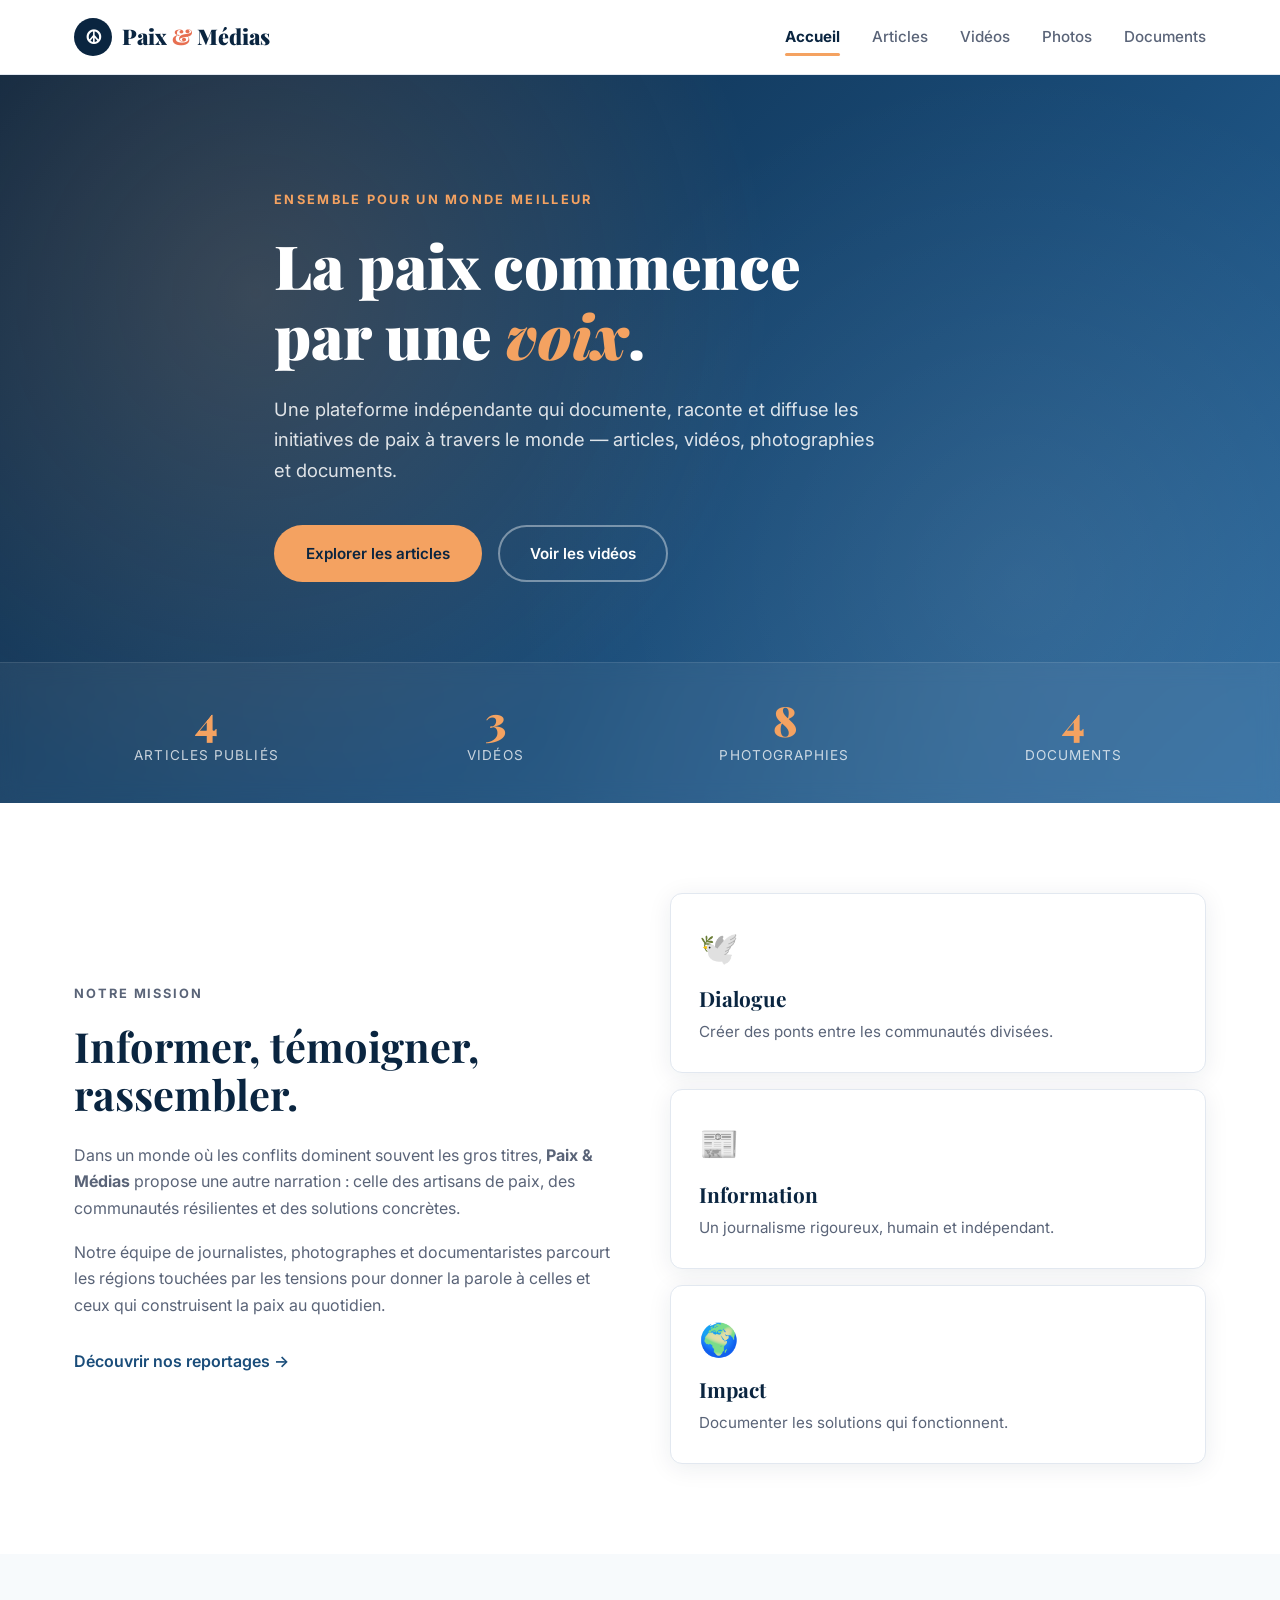
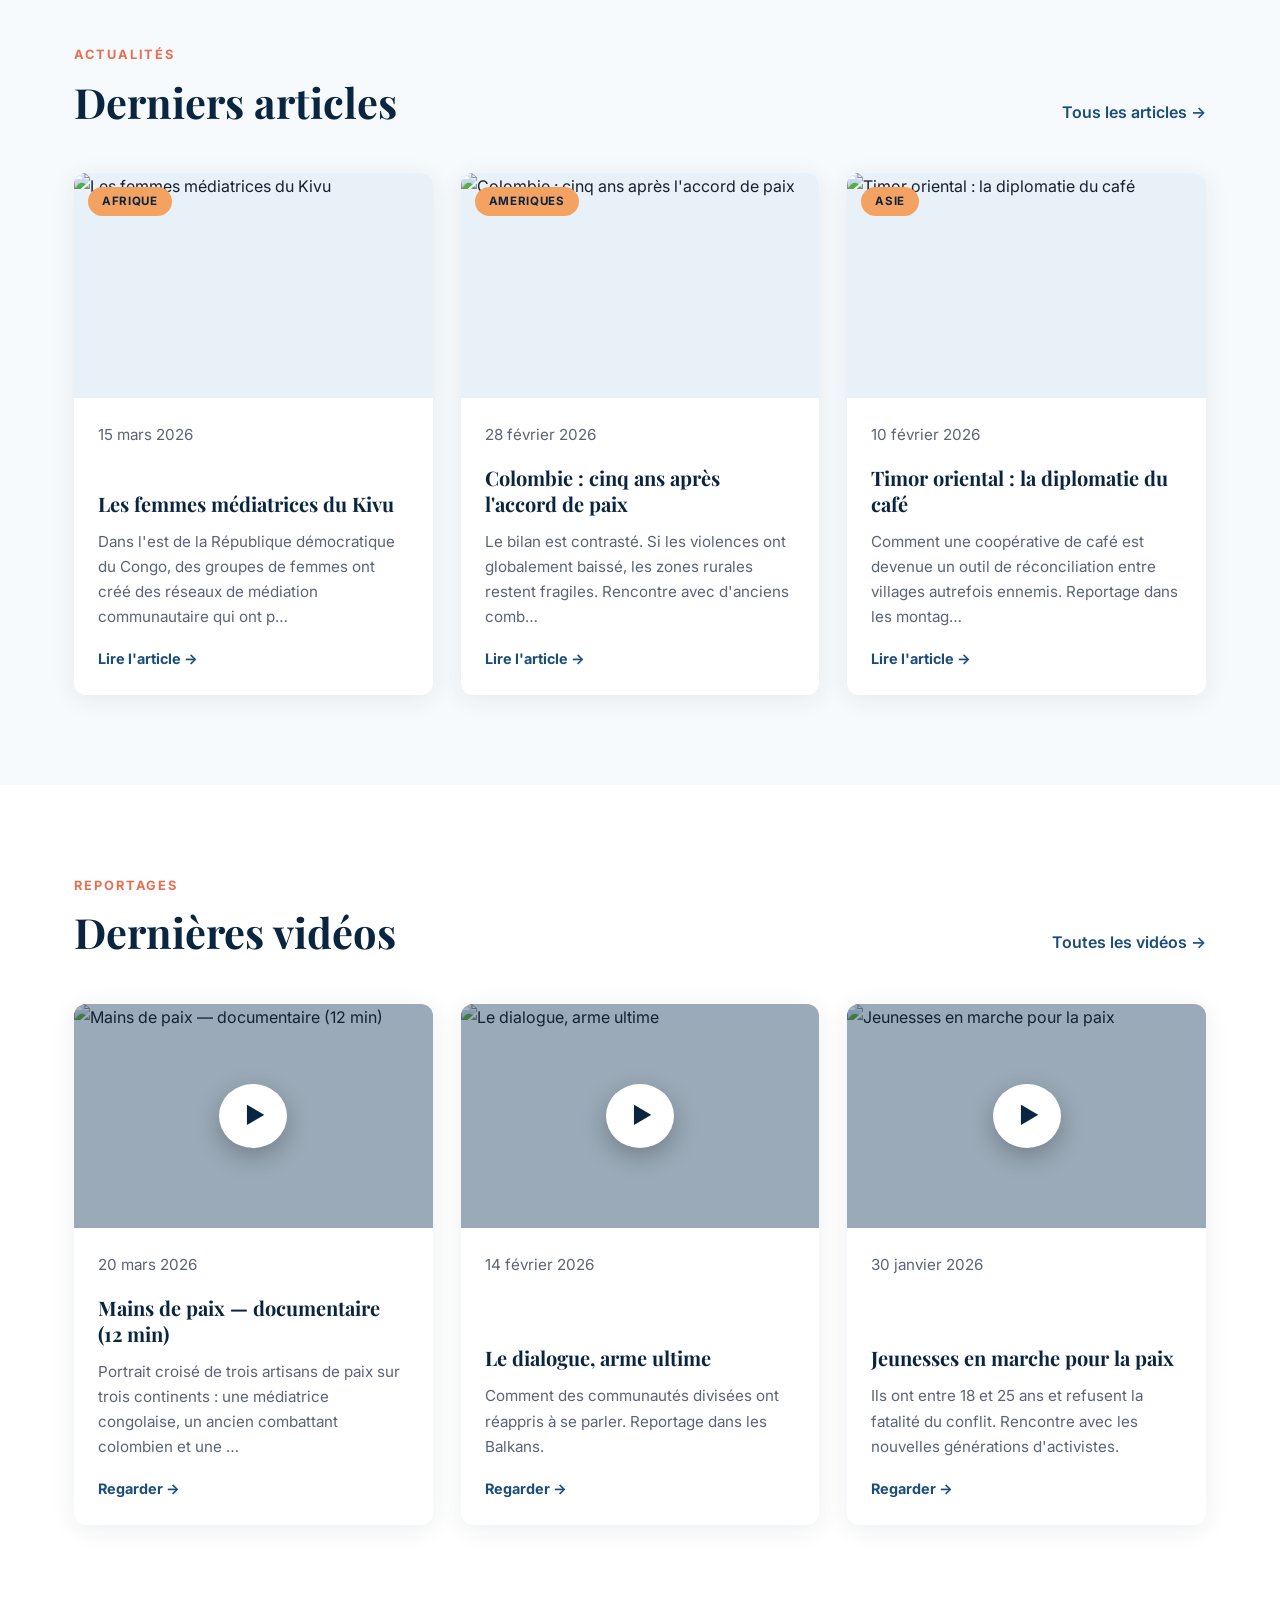
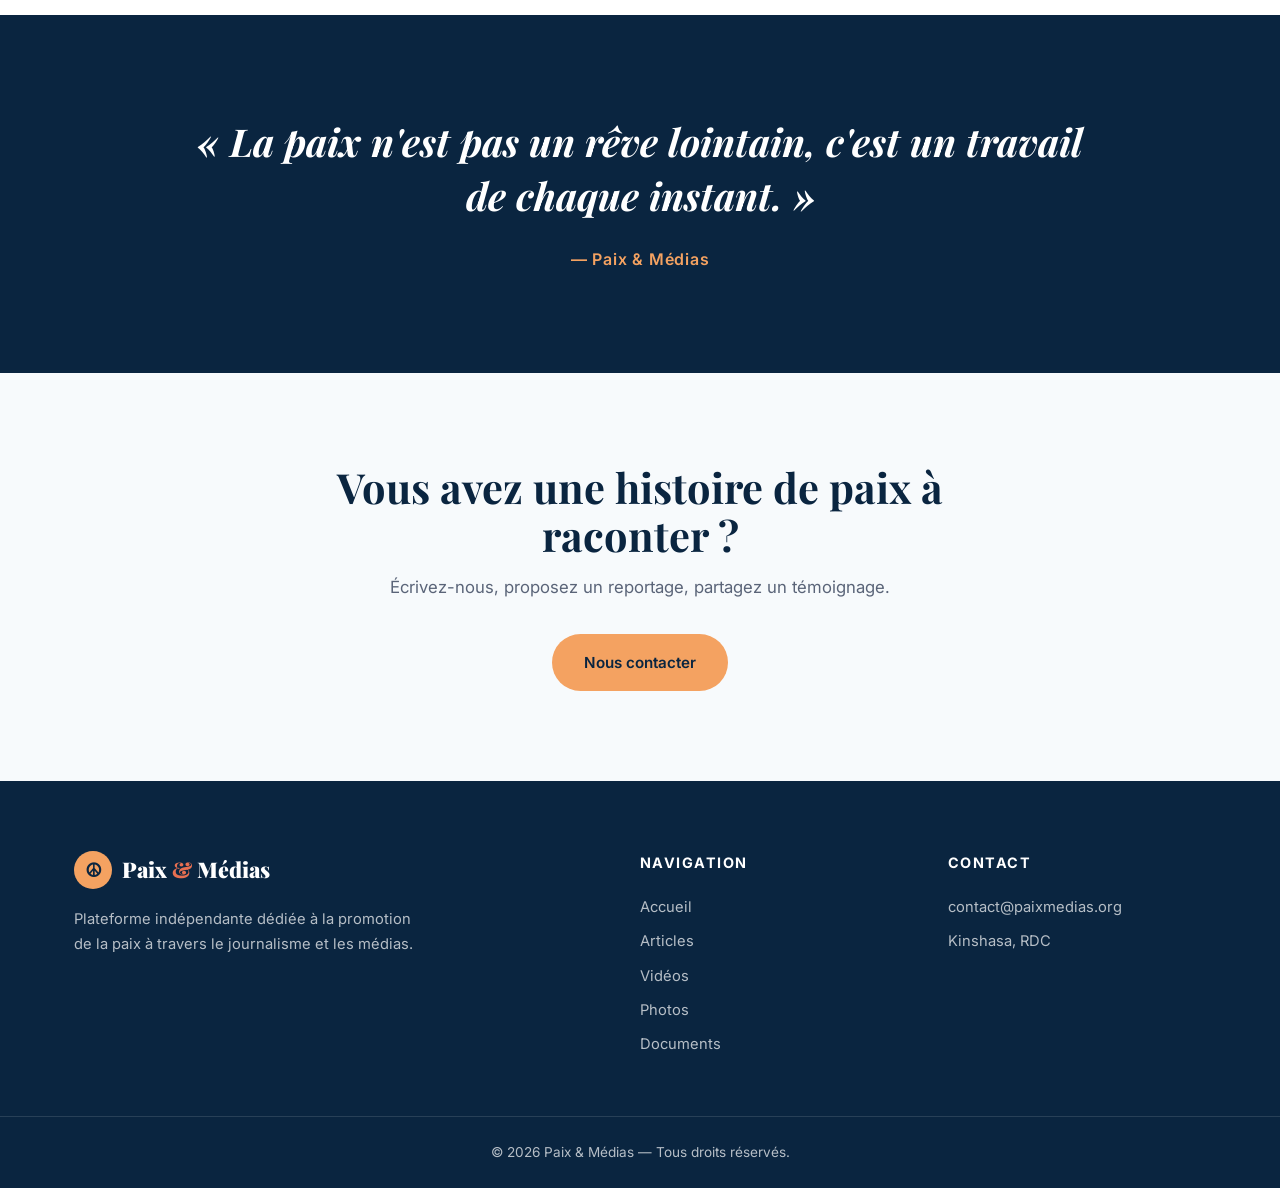
==== index.html @ f62bf5d4 "Add files via upload" ====
<!DOCTYPE html>
<html lang="fr">
<head>
  <meta charset="UTF-8">
  <meta name="viewport" content="width=device-width, initial-scale=1.0">
  <title>Paix & Médias — Ensemble pour la paix</title>
  <meta name="description" content="Plateforme dédiée à la promotion de la paix à travers les médias.">
  <link rel="preconnect" href="https://fonts.googleapis.com">
  <link rel="preconnect" href="https://fonts.gstatic.com" crossorigin>
  <link href="https://fonts.googleapis.com/css2?family=Inter:wght@300;400;600;700;800&family=Playfair+Display:wght@700;900&display=swap" rel="stylesheet">
  <link rel="stylesheet" href="css/style.css">
</head>
<body>

  <header class="site-header">
    <div class="container header-inner">
      <a href="index.html" class="logo">
        <span class="logo-icon">☮</span>
        <span class="logo-text">Paix <em>&</em> Médias</span>
      </a>
      <nav class="main-nav" id="mainNav">
        <a href="index.html" class="active">Accueil</a>
        <a href="articles.html">Articles</a>
        <a href="videos.html">Vidéos</a>
        <a href="photos.html">Photos</a>
        <a href="documents.html">Documents</a>
      </nav>
      <button class="menu-toggle" id="menuToggle" aria-label="Menu">☰</button>
    </div>
  </header>

  <!-- HERO -->
  <section class="hero">
    <div class="hero-overlay"></div>
    <div class="container hero-content">
      <p class="hero-tag">Ensemble pour un monde meilleur</p>
      <h1>La paix commence<br>par une <span>voix</span>.</h1>
      <p class="hero-sub">
        Une plateforme indépendante qui documente, raconte et diffuse
        les initiatives de paix à travers le monde — articles, vidéos,
        photographies et documents.
      </p>
      <div class="hero-actions">
        <a href="articles.html" class="btn btn-primary">Explorer les articles</a>
        <a href="videos.html" class="btn btn-ghost">Voir les vidéos</a>
      </div>
    </div>
    <div class="hero-stats">
      <div class="container stats-grid">
        <div class="stat">
          <strong id="statArticles">0</strong>
          <span>Articles publiés</span>
        </div>
        <div class="stat">
          <strong id="statVideos">0</strong>
          <span>Vidéos</span>
        </div>
        <div class="stat">
          <strong id="statPhotos">0</strong>
          <span>Photographies</span>
        </div>
        <div class="stat">
          <strong id="statDocuments">0</strong>
          <span>Documents</span>
        </div>
      </div>
    </div>
  </section>

  <!-- À PROPOS -->
  <section class="section about">
    <div class="container about-grid">
      <div class="about-text">
        <p class="eyebrow">Notre mission</p>
        <h2>Informer, témoigner,<br>rassembler.</h2>
        <p>
          Dans un monde où les conflits dominent souvent les gros titres,
          <strong>Paix & Médias</strong> propose une autre narration : celle
          des artisans de paix, des communautés résilientes et des solutions
          concrètes.
        </p>
        <p>
          Notre équipe de journalistes, photographes et documentaristes
          parcourt les régions touchées par les tensions pour donner la parole
          à celles et ceux qui construisent la paix au quotidien.
        </p>
        <a href="articles.html" class="link-arrow">Découvrir nos reportages →</a>
      </div>
      <div class="about-visual">
        <div class="about-card">
          <div class="about-card-icon">🕊️</div>
          <h3>Dialogue</h3>
          <p>Créer des ponts entre les communautés divisées.</p>
        </div>
        <div class="about-card">
          <div class="about-card-icon">📰</div>
          <h3>Information</h3>
          <p>Un journalisme rigoureux, humain et indépendant.</p>
        </div>
        <div class="about-card">
          <div class="about-card-icon">🌍</div>
          <h3>Impact</h3>
          <p>Documenter les solutions qui fonctionnent.</p>
        </div>
      </div>
    </div>
  </section>

  <!-- DERNIERS ARTICLES -->
  <section class="section section-alt">
    <div class="container">
      <div class="section-head">
        <div>
          <p class="eyebrow">Actualités</p>
          <h2>Derniers articles</h2>
        </div>
        <a href="articles.html" class="link-arrow">Tous les articles →</a>
      </div>
      <div class="card-grid" id="homeArticles">
        <p class="empty-msg">Chargement des articles…</p>
      </div>
    </div>
  </section>

  <!-- DERNIÈRES VIDÉOS -->
  <section class="section">
    <div class="container">
      <div class="section-head">
        <div>
          <p class="eyebrow">Reportages</p>
          <h2>Dernières vidéos</h2>
        </div>
        <a href="videos.html" class="link-arrow">Toutes les vidéos →</a>
      </div>
      <div class="card-grid" id="homeVideos">
        <p class="empty-msg">Chargement des vidéos…</p>
      </div>
    </div>
  </section>

  <!-- CITATION -->
  <section class="quote-section">
    <div class="container">
      <blockquote>
        « La paix n'est pas un rêve lointain, c'est un travail de chaque instant. »
      </blockquote>
      <cite>— Paix & Médias</cite>
    </div>
  </section>

  <!-- CTA -->
  <section class="section cta-section">
    <div class="container cta-inner">
      <h2>Vous avez une histoire de paix à raconter ?</h2>
      <p>Écrivez-nous, proposez un reportage, partagez un témoignage.</p>
      <a href="mailto:contact@paixmedias.org" class="btn btn-primary">Nous contacter</a>
    </div>
  </section>

  <footer class="site-footer">
    <div class="container footer-grid">
      <div>
        <a href="index.html" class="logo logo-footer">
          <span class="logo-icon">☮</span>
          <span class="logo-text">Paix <em>&</em> Médias</span>
        </a>
        <p class="footer-desc">
          Plateforme indépendante dédiée à la promotion de la paix
          à travers le journalisme et les médias.
        </p>
      </div>
      <div>
        <h4>Navigation</h4>
        <ul>
          <li><a href="index.html">Accueil</a></li>
          <li><a href="articles.html">Articles</a></li>
          <li><a href="videos.html">Vidéos</a></li>
          <li><a href="photos.html">Photos</a></li>
          <li><a href="documents.html">Documents</a></li>
        </ul>
      </div>
      <div>
        <h4>Contact</h4>
        <ul>
          <li>contact@paixmedias.org</li>
          <li>Kinshasa, RDC</li>
        </ul>
      </div>
    </div>
    <div class="footer-bottom">
      <p>© 2026 Paix & Médias — Tous droits réservés.</p>
    </div>
  </footer>

  <script src="js/script.js"></script>
</body>
</html>
---- css/style.css ----
/* ===== RESET & BASE ===== */
* { margin: 0; padding: 0; box-sizing: border-box; }

:root {
  --blue-deep: #0a2540;
  --blue-mid: #1a4d7a;
  --blue-soft: #e8f1f8;
  --accent: #f4a261;
  --accent-dark: #e76f51;
  --text: #1a1f2e;
  --text-soft: #5a6478;
  --bg: #ffffff;
  --bg-alt: #f7fafc;
  --border: #e2e8f0;
  --radius: 12px;
  --shadow: 0 4px 24px rgba(10, 37, 64, 0.08);
  --shadow-lg: 0 12px 40px rgba(10, 37, 64, 0.14);
}

html { scroll-behavior: smooth; }

body {
  font-family: 'Inter', -apple-system, sans-serif;
  color: var(--text);
  background: var(--bg);
  line-height: 1.65;
  -webkit-font-smoothing: antialiased;
}

img { max-width: 100%; display: block; }
a { color: inherit; text-decoration: none; }

.container {
  max-width: 1180px;
  margin: 0 auto;
  padding: 0 24px;
}

/* ===== TYPOGRAPHIE ===== */
h1, h2, h3 {
  font-family: 'Playfair Display', serif;
  font-weight: 700;
  line-height: 1.15;
  color: var(--blue-deep);
}

h1 { font-size: clamp(2.2rem, 5vw, 3.8rem); font-weight: 900; }
h2 { font-size: clamp(1.8rem, 3.5vw, 2.6rem); }
h3 { font-size: 1.3rem; }

.eyebrow {
  font-family: 'Inter', sans-serif;
  font-size: 0.8rem;
  font-weight: 700;
  text-transform: uppercase;
  letter-spacing: 0.15em;
  color: var(--accent-dark);
  margin-bottom: 12px;
}

/* ===== HEADER ===== */
.site-header {
  position: sticky;
  top: 0;
  z-index: 100;
  background: rgba(255, 255, 255, 0.92);
  backdrop-filter: blur(12px);
  border-bottom: 1px solid var(--border);
}

.header-inner {
  display: flex;
  align-items: center;
  justify-content: space-between;
  padding: 18px 24px;
}

.logo {
  display: flex;
  align-items: center;
  gap: 10px;
  font-family: 'Playfair Display', serif;
  font-size: 1.35rem;
  font-weight: 900;
  color: var(--blue-deep);
}

.logo-icon {
  display: inline-flex;
  align-items: center;
  justify-content: center;
  width: 38px;
  height: 38px;
  background: var(--blue-deep);
  color: #fff;
  border-radius: 50%;
  font-size: 1.2rem;
}

.logo-text em {
  color: var(--accent-dark);
  font-style: normal;
}

.main-nav {
  display: flex;
  gap: 32px;
  align-items: center;
}

.main-nav a {
  font-size: 0.95rem;
  font-weight: 500;
  color: var(--text-soft);
  position: relative;
  transition: color 0.2s;
}

.main-nav a:hover { color: var(--blue-deep); }

.main-nav a.active {
  color: var(--blue-deep);
  font-weight: 700;
}

.main-nav a.active::after {
  content: '';
  position: absolute;
  bottom: -6px;
  left: 0;
  right: 0;
  height: 3px;
  background: var(--accent);
  border-radius: 2px;
}

.menu-toggle {
  display: none;
  background: none;
  border: none;
  font-size: 1.6rem;
  cursor: pointer;
  color: var(--blue-deep);
}

/* ===== HERO ===== */
.hero {
  position: relative;
  background: linear-gradient(135deg, #0a2540 0%, #1a4d7a 60%, #2c6ba0 100%);
  color: #fff;
  padding: 110px 0 0;
  overflow: hidden;
}

.hero::before {
  content: '';
  position: absolute;
  inset: 0;
  background-image:
    radial-gradient(circle at 20% 30%, rgba(244, 162, 97, 0.18), transparent 45%),
    radial-gradient(circle at 80% 70%, rgba(255, 255, 255, 0.08), transparent 45%);
  pointer-events: none;
}

.hero-content {
  position: relative;
  max-width: 780px;
  padding-bottom: 80px;
}

.hero-tag {
  display: inline-block;
  font-size: 0.8rem;
  font-weight: 700;
  letter-spacing: 0.18em;
  text-transform: uppercase;
  color: var(--accent);
  margin-bottom: 20px;
}

.hero h1 {
  color: #fff;
  margin-bottom: 24px;
}

.hero h1 span {
  color: var(--accent);
  font-style: italic;
}

.hero-sub {
  font-size: 1.15rem;
  color: rgba(255, 255, 255, 0.85);
  max-width: 620px;
  margin-bottom: 40px;
}

.hero-actions {
  display: flex;
  gap: 16px;
  flex-wrap: wrap;
}

/* Boutons */
.btn {
  display: inline-block;
  padding: 14px 30px;
  border-radius: 50px;
  font-weight: 600;
  font-size: 0.95rem;
  transition: all 0.25s ease;
  cursor: pointer;
  border: 2px solid transparent;
}

.btn-primary {
  background: var(--accent);
  color: var(--blue-deep);
}

.btn-primary:hover {
  background: var(--accent-dark);
  transform: translateY(-2px);
  box-shadow: 0 8px 24px rgba(231, 111, 81, 0.4);
}

.btn-ghost {
  background: transparent;
  color: #fff;
  border-color: rgba(255, 255, 255, 0.4);
}

.btn-ghost:hover {
  background: rgba(255, 255, 255, 0.1);
  border-color: #fff;
}

/* Stats */
.hero-stats {
  position: relative;
  background: rgba(255, 255, 255, 0.06);
  backdrop-filter: blur(10px);
  border-top: 1px solid rgba(255, 255, 255, 0.1);
  padding: 36px 0;
}

.stats-grid {
  display: grid;
  grid-template-columns: repeat(4, 1fr);
  gap: 24px;
  text-align: center;
}

.stat strong {
  display: block;
  font-family: 'Playfair Display', serif;
  font-size: 2.6rem;
  font-weight: 900;
  color: var(--accent);
  line-height: 1;
}

.stat span {
  font-size: 0.85rem;
  color: rgba(255, 255, 255, 0.75);
  text-transform: uppercase;
  letter-spacing: 0.08em;
}

/* ===== SECTIONS ===== */
.section { padding: 90px 0; }
.section-alt { background: var(--bg-alt); }

.section-head {
  display: flex;
  justify-content: space-between;
  align-items: flex-end;
  margin-bottom: 48px;
  gap: 24px;
  flex-wrap: wrap;
}

.link-arrow {
  font-weight: 600;
  color: var(--blue-mid);
  transition: color 0.2s, gap 0.2s;
}

.link-arrow:hover { color: var(--accent-dark); }

/* ===== ABOUT ===== */
.about-grid {
  display: grid;
  grid-template-columns: 1fr 1fr;
  gap: 60px;
  align-items: center;
}

.about-text h2 { margin-bottom: 24px; }
.about-text p { color: var(--text-soft); margin-bottom: 18px; }
.about-text .link-arrow { display: inline-block; margin-top: 12px; }

.about-visual {
  display: grid;
  gap: 16px;
}

.about-card {
  background: #fff;
  border: 1px solid var(--border);
  border-radius: var(--radius);
  padding: 28px;
  box-shadow: var(--shadow);
  transition: transform 0.25s, box-shadow 0.25s;
}

.about-card:hover {
  transform: translateY(-4px);
  box-shadow: var(--shadow-lg);
}

.about-card-icon {
  font-size: 2rem;
  margin-bottom: 12px;
}

.about-card h3 { margin-bottom: 8px; color: var(--blue-deep); }
.about-card p { color: var(--text-soft); font-size: 0.95rem; }

/* ===== CARTES ARTICLES / VIDÉOS ===== */
.card-grid {
  display: grid;
  grid-template-columns: repeat(auto-fill, minmax(320px, 1fr));
  gap: 28px;
}

.card {
  background: #fff;
  border-radius: var(--radius);
  overflow: hidden;
  box-shadow: var(--shadow);
  transition: transform 0.3s, box-shadow 0.3s;
  display: flex;
  flex-direction: column;
}

.card:hover {
  transform: translateY(-6px);
  box-shadow: var(--shadow-lg);
}

.card-media {
  position: relative;
  aspect-ratio: 16 / 10;
  background: var(--blue-soft);
  overflow: hidden;
}

.card-media img {
  width: 100%;
  height: 100%;
  object-fit: cover;
  transition: transform 0.5s;
}

.card:hover .card-media img { transform: scale(1.06); }

.card-category {
  position: absolute;
  top: 14px;
  left: 14px;
  background: var(--accent);
  color: var(--blue-deep);
  padding: 5px 14px;
  border-radius: 50px;
  font-size: 0.72rem;
  font-weight: 700;
  text-transform: uppercase;
  letter-spacing: 0.06em;
}

.card-body {
  padding: 24px;
  display: flex;
  flex-direction: column;
  flex: 1;
}

.card-date {
  font-size: 0.82rem;
  color: var(--text-soft);
  margin-bottom: 10px;
}

.card-body h3 {
  font-size: 1.25rem;
  margin-bottom: 12px;
  line-height: 1.3;
}

.card-body p {
  color: var(--text-soft);
  font-size: 0.95rem;
  flex: 1;
  margin-bottom: 18px;
}

.card-link {
  font-weight: 700;
  color: var(--blue-mid);
  font-size: 0.9rem;
}

.card-link:hover { color: var(--accent-dark); }

/* Vidéo play */
.video-play {
  position: absolute;
  inset: 0;
  display: flex;
  align-items: center;
  justify-content: center;
  background: rgba(10, 37, 64, 0.35);
  transition: background 0.3s;
}

.card:hover .video-play { background: rgba(10, 37, 64, 0.5); }

.video-play::after {
  content: '▶';
  width: 64px;
  height: 64px;
  border-radius: 50%;
  background: #fff;
  color: var(--blue-deep);
  display: flex;
  align-items: center;
  justify-content: center;
  font-size: 1.4rem;
  padding-left: 4px;
  box-shadow: 0 8px 24px rgba(0, 0, 0, 0.25);
}

/* ===== PAGE HERO ===== */
.page-hero {
  background: linear-gradient(135deg, #0a2540, #1a4d7a);
  color: #fff;
  padding: 80px 0 70px;
}

.page-hero h1 { color: #fff; margin-bottom: 16px; }
.page-hero .eyebrow { color: var(--accent); }
.page-sub {
  color: rgba(255, 255, 255, 0.85);
  max-width: 620px;
  font-size: 1.05rem;
}

/* ===== FILTRES ===== */
.filters {
  display: flex;
  gap: 10px;
  flex-wrap: wrap;
  margin-bottom: 40px;
}

.filter-btn {
  padding: 9px 20px;
  border-radius: 50px;
  border: 1.5px solid var(--border);
  background: #fff;
  color: var(--text-soft);
  font-weight: 600;
  font-size: 0.88rem;
  cursor: pointer;
  transition: all 0.2s;
  font-family: inherit;
}

.filter-btn:hover { border-color: var(--blue-mid); color: var(--blue-mid); }

.filter-btn.active {
  background: var(--blue-deep);
  color: #fff;
  border-color: var(--blue-deep);
}

/* ===== GALERIE PHOTO ===== */
.photo-grid {
  display: grid;
  grid-template-columns: repeat(auto-fill, minmax(260px, 1fr));
  gap: 16px;
}

.photo-item {
  position: relative;
  aspect-ratio: 1;
  border-radius: var(--radius);
  overflow: hidden;
  cursor: pointer;
  background: var(--blue-soft);
}

.photo-item img {
  width: 100%;
  height: 100%;
  object-fit: cover;
  transition: transform 0.5s;
}

.photo-item:hover img { transform: scale(1.08); }

.photo-overlay {
  position: absolute;
  inset: 0;
  background: linear-gradient(to top, rgba(10, 37, 64, 0.85), transparent 60%);
  display: flex;
  align-items: flex-end;
  padding: 20px;
  opacity: 0;
  transition: opacity 0.3s;
}

.photo-item:hover .photo-overlay { opacity: 1; }

.photo-overlay p {
  color: #fff;
  font-weight: 600;
  font-size: 0.95rem;
}

/* Lightbox */
.lightbox {
  position: fixed;
  inset: 0;
  background: rgba(10, 20, 35, 0.95);
  display: none;
  align-items: center;
  justify-content: center;
  flex-direction: column;
  z-index: 1000;
  padding: 40px 20px;
}

.lightbox.open { display: flex; }

.lightbox img {
  max-width: 90%;
  max-height: 80vh;
  border-radius: 8px;
  box-shadow: 0 20px 60px rgba(0, 0, 0, 0.5);
}

.lightbox p {
  color: #fff;
  margin-top: 20px;
  font-size: 1rem;
  text-align: center;
}

.lightbox-close {
  position: absolute;
  top: 24px;
  right: 32px;
  background: none;
  border: none;
  color: #fff;
  font-size: 2.5rem;
  cursor: pointer;
  line-height: 1;
}

/* ===== DOCUMENTS ===== */
.doc-list {
  display: grid;
  gap: 16px;
}

.doc-item {
  display: flex;
  align-items: center;
  gap: 24px;
  background: #fff;
  border: 1px solid var(--border);
  border-radius: var(--radius);
  padding: 24px 28px;
  transition: border-color 0.2s, box-shadow 0.2s;
}

.doc-item:hover {
  border-color: var(--blue-mid);
  box-shadow: var(--shadow);
}

.doc-icon {
  flex-shrink: 0;
  width: 56px;
  height: 56px;
  border-radius: 10px;
  background: var(--blue-soft);
  display: flex;
  align-items: center;
  justify-content: center;
  font-size: 1.6rem;
}

.doc-info { flex: 1; }
.doc-info h3 { font-size: 1.15rem; margin-bottom: 6px; }
.doc-info p { color: var(--text-soft); font-size: 0.9rem; }

.doc-download {
  flex-shrink: 0;
  padding: 11px 24px;
  background: var(--blue-deep);
  color: #fff;
  border-radius: 50px;
  font-weight: 600;
  font-size: 0.88rem;
  transition: background 0.2s;
}

.doc-download:hover { background: var(--accent-dark); }

/* ===== CITATION ===== */
.quote-section {
  background: var(--blue-deep);
  color: #fff;
  padding: 100px 0;
  text-align: center;
}

.quote-section blockquote {
  font-family: 'Playfair Display', serif;
  font-size: clamp(1.5rem, 3.5vw, 2.4rem);
  font-style: italic;
  font-weight: 700;
  max-width: 900px;
  margin: 0 auto 24px;
  line-height: 1.4;
}

.quote-section cite {
  font-style: normal;
  color: var(--accent);
  font-weight: 600;
  letter-spacing: 0.05em;
}

/* ===== CTA ===== */
.cta-section { background: var(--bg-alt); }

.cta-inner {
  text-align: center;
  max-width: 700px;
}

.cta-inner h2 { margin-bottom: 16px; }
.cta-inner p { color: var(--text-soft); margin-bottom: 32px; font-size: 1.05rem; }

/* ===== FOOTER ===== */
.site-footer {
  background: var(--blue-deep);
  color: rgba(255, 255, 255, 0.7);
  padding: 70px 0 0;
}

.footer-grid {
  display: grid;
  grid-template-columns: 2fr 1fr 1fr;
  gap: 50px;
  padding-bottom: 50px;
}

.logo-footer { color: #fff; margin-bottom: 18px; }
.logo-footer .logo-icon { background: var(--accent); color: var(--blue-deep); }

.footer-desc { font-size: 0.92rem; line-height: 1.7; max-width: 340px; }

.site-footer h4 {
  color: #fff;
  font-family: 'Inter', sans-serif;
  font-size: 0.9rem;
  text-transform: uppercase;
  letter-spacing: 0.1em;
  margin-bottom: 20px;
}

.site-footer ul { list-style: none; }
.site-footer ul li { margin-bottom: 10px; font-size: 0.92rem; }
.site-footer ul a:hover { color: var(--accent); }

.footer-bottom {
  border-top: 1px solid rgba(255, 255, 255, 0.12);
  padding: 24px 0;
  text-align: center;
  font-size: 0.85rem;
}

/* ===== MESSAGES VIDES ===== */
.empty-msg {
  grid-column: 1 / -1;
  text-align: center;
  color: var(--text-soft);
  padding: 60px 20px;
  font-style: italic;
}

/* ===== RESPONSIVE ===== */
@media (max-width: 900px) {
  .about-grid { grid-template-columns: 1fr; gap: 40px; }
  .footer-grid { grid-template-columns: 1fr 1fr; gap: 36px; }
  .stats-grid { grid-template-columns: repeat(2, 1fr); gap: 28px; }
}

@media (max-width: 720px) {
  .menu-toggle { display: block; }

  .main-nav {
    position: fixed;
    top: 75px;
    left: 0;
    right: 0;
    background: #fff;
    flex-direction: column;
    align-items: flex-start;
    gap: 0;
    padding: 20px 24px;
    border-bottom: 1px solid var(--border);
    transform: translateY(-120%);
    transition: transform 0.3s ease;
    box-shadow: var(--shadow);
  }

  .main-nav.open { transform: translateY(0); }

  .main-nav a {
    padding: 14px 0;
    width: 100%;
    border-bottom: 1px solid var(--border);
  }

  .main-nav a:last-child { border-bottom: none; }
  .main-nav a.active::after { display: none; }

  .hero { padding-top: 70px; }
  .hero-content { padding-bottom: 60px; }
  .section { padding: 60px 0; }
  .footer-grid { grid-template-columns: 1fr; }
  .doc-item { flex-direction: column; align-items: flex-start; }
  .doc-download { width: 100%; text-align: center; }
}
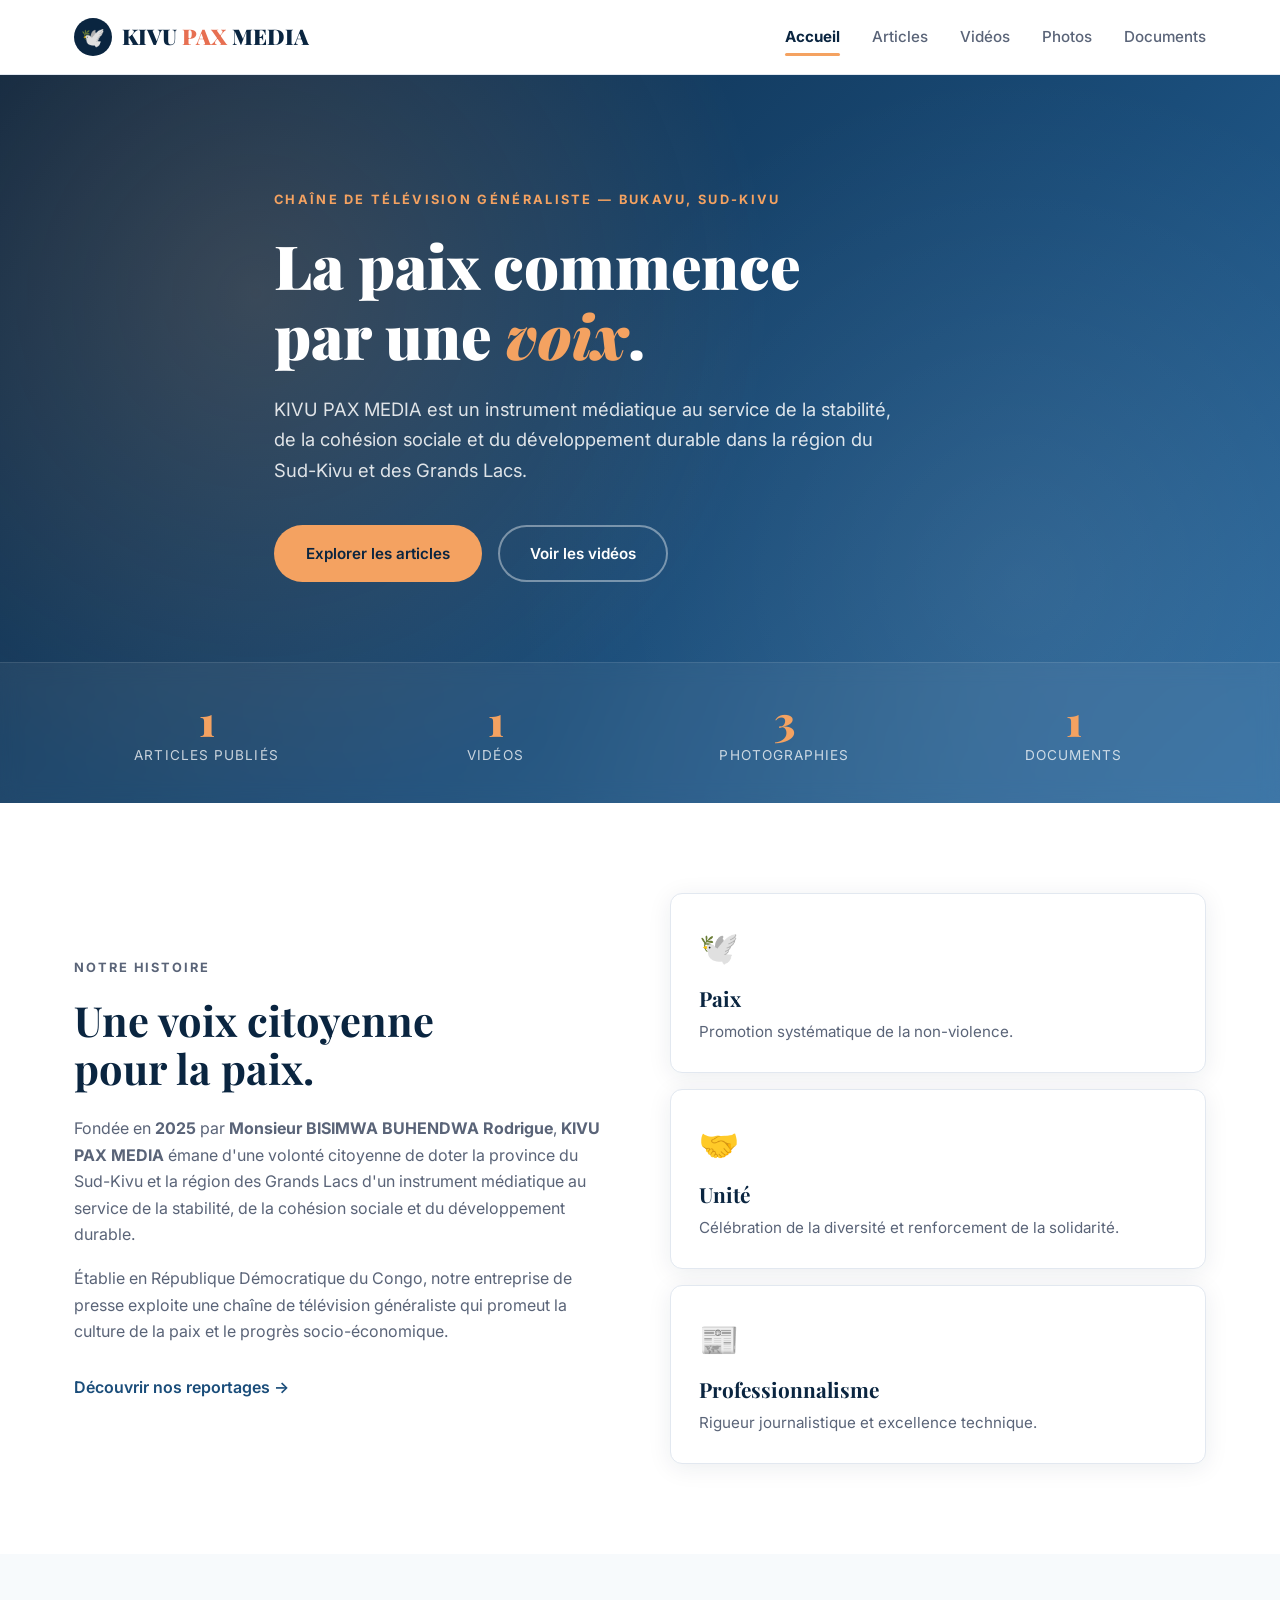
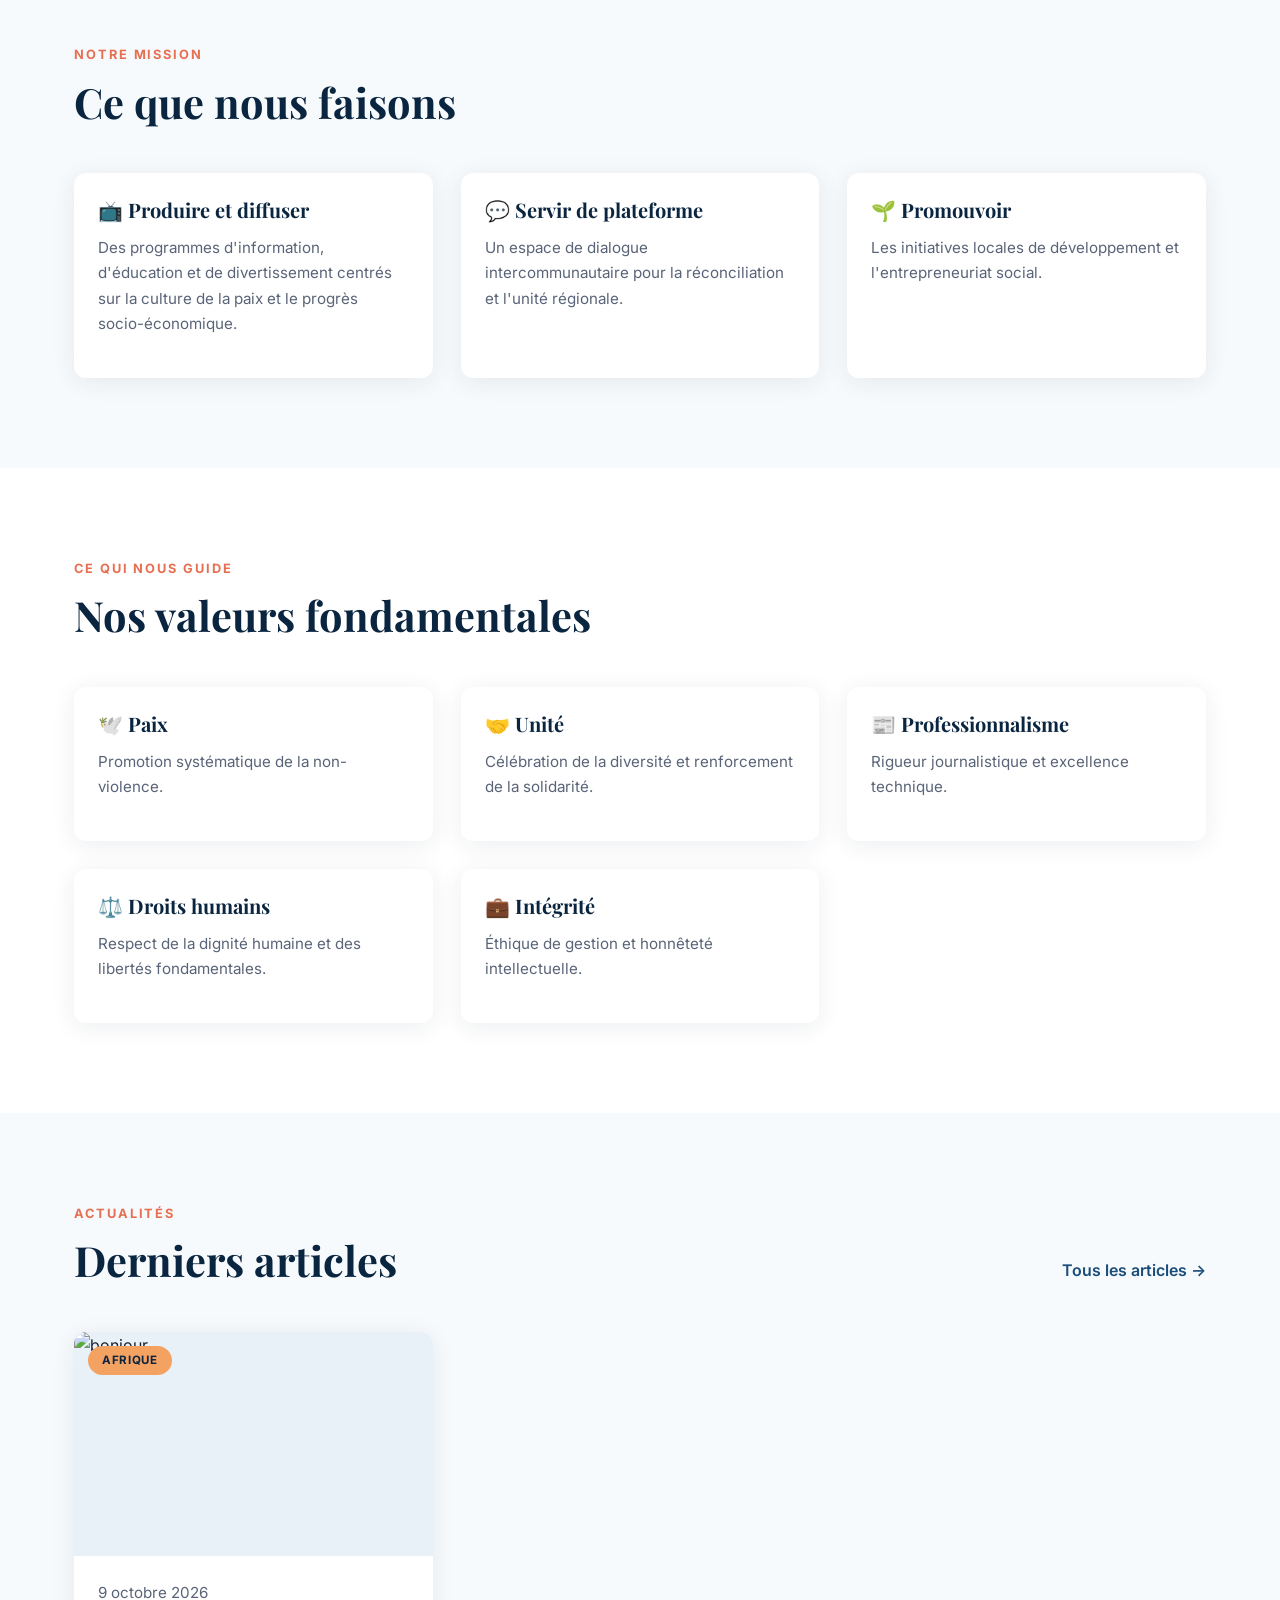
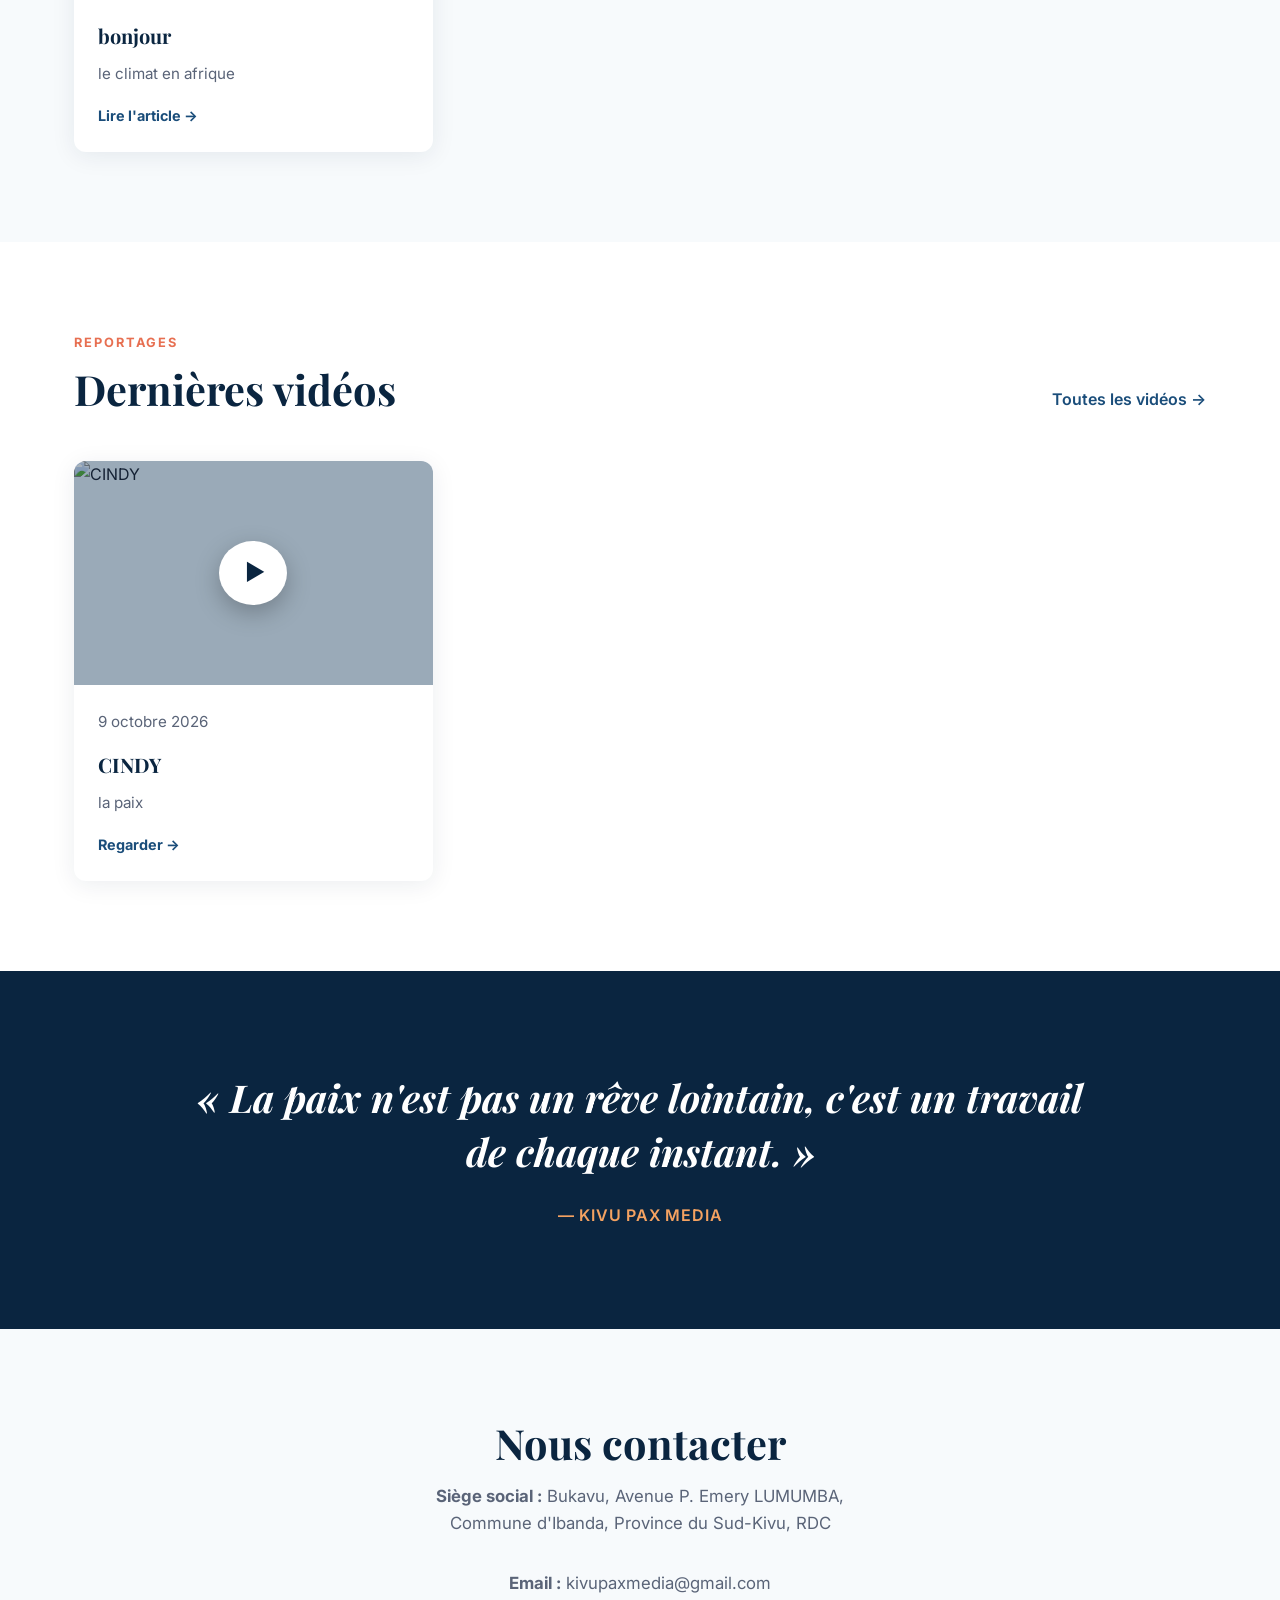
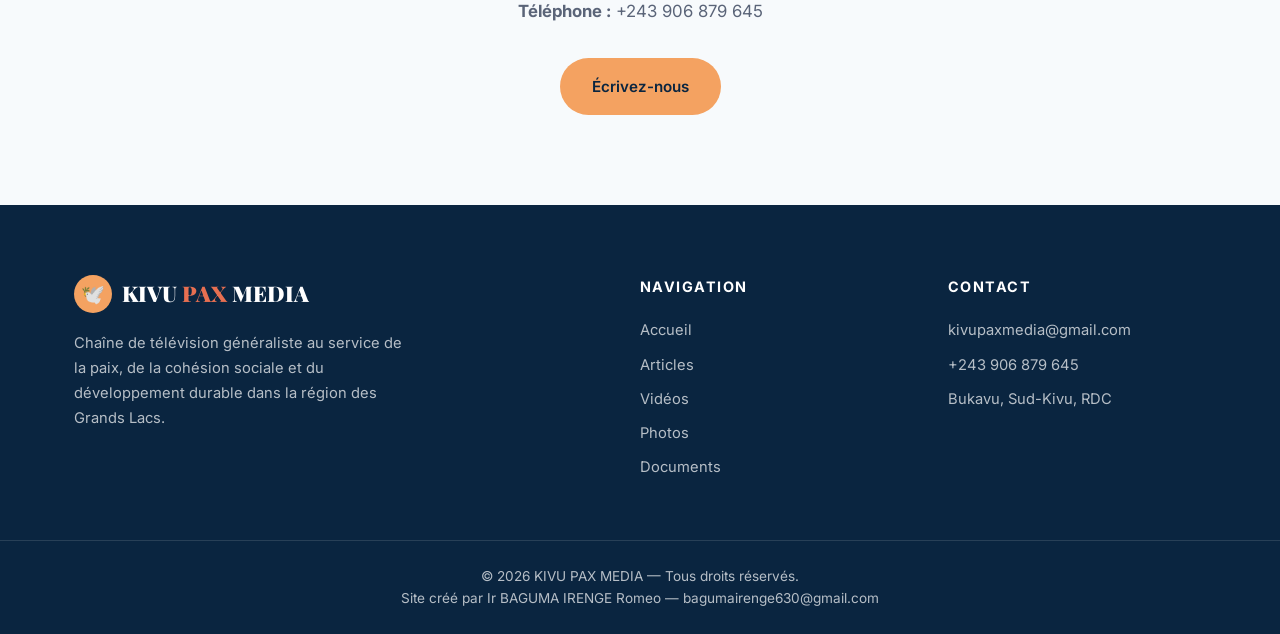
==== commit a2bf67a9: "Update index.html" ====
--- a/index.html
+++ b/index.html
@@ -3,8 +3,8 @@
 <head>
   <meta charset="UTF-8">
   <meta name="viewport" content="width=device-width, initial-scale=1.0">
-  <title>Paix & Médias — Ensemble pour la paix</title>
-  <meta name="description" content="Plateforme dédiée à la promotion de la paix à travers les médias.">
+  <title>KIVU PAX MEDIA — La voix de la paix au Sud-Kivu</title>
+  <meta name="description" content="KIVU PAX MEDIA, chaîne de télévision généraliste basée à Bukavu, au service de la paix, de la cohésion sociale et du développement durable.">
   <link rel="preconnect" href="https://fonts.googleapis.com">
   <link rel="preconnect" href="https://fonts.gstatic.com" crossorigin>
   <link href="https://fonts.googleapis.com/css2?family=Inter:wght@300;400;600;700;800&family=Playfair+Display:wght@700;900&display=swap" rel="stylesheet">
@@ -15,8 +15,8 @@
   <header class="site-header">
     <div class="container header-inner">
       <a href="index.html" class="logo">
-        <span class="logo-icon">☮</span>
-        <span class="logo-text">Paix <em>&</em> Médias</span>
+        <span class="logo-icon">🕊️</span>
+        <span class="logo-text">KIVU <em>PAX</em> MEDIA</span>
       </a>
       <nav class="main-nav" id="mainNav">
         <a href="index.html" class="active">Accueil</a>
@@ -33,12 +33,12 @@
   <section class="hero">
     <div class="hero-overlay"></div>
     <div class="container hero-content">
-      <p class="hero-tag">Ensemble pour un monde meilleur</p>
+      <p class="hero-tag">Chaîne de télévision généraliste — Bukavu, Sud-Kivu</p>
       <h1>La paix commence<br>par une <span>voix</span>.</h1>
       <p class="hero-sub">
-        Une plateforme indépendante qui documente, raconte et diffuse
-        les initiatives de paix à travers le monde — articles, vidéos,
-        photographies et documents.
+        KIVU PAX MEDIA est un instrument médiatique au service de la stabilité,
+        de la cohésion sociale et du développement durable dans la région
+        du Sud-Kivu et des Grands Lacs.
       </p>
       <div class="hero-actions">
         <a href="articles.html" class="btn btn-primary">Explorer les articles</a>
@@ -71,37 +71,113 @@
   <section class="section about">
     <div class="container about-grid">
       <div class="about-text">
-        <p class="eyebrow">Notre mission</p>
-        <h2>Informer, témoigner,<br>rassembler.</h2>
+        <p class="eyebrow">Notre histoire</p>
+        <h2>Une voix citoyenne<br>pour la paix.</h2>
         <p>
-          Dans un monde où les conflits dominent souvent les gros titres,
-          <strong>Paix & Médias</strong> propose une autre narration : celle
-          des artisans de paix, des communautés résilientes et des solutions
-          concrètes.
+          Fondée en <strong>2025</strong> par <strong>Monsieur BISIMWA BUHENDWA Rodrigue</strong>,
+          <strong>KIVU PAX MEDIA</strong> émane d'une volonté citoyenne de doter la province
+          du Sud-Kivu et la région des Grands Lacs d'un instrument médiatique au service
+          de la stabilité, de la cohésion sociale et du développement durable.
         </p>
         <p>
-          Notre équipe de journalistes, photographes et documentaristes
-          parcourt les régions touchées par les tensions pour donner la parole
-          à celles et ceux qui construisent la paix au quotidien.
+          Établie en République Démocratique du Congo, notre entreprise de presse
+          exploite une chaîne de télévision généraliste qui promeut la culture de la paix
+          et le progrès socio-économique.
         </p>
         <a href="articles.html" class="link-arrow">Découvrir nos reportages →</a>
       </div>
       <div class="about-visual">
         <div class="about-card">
           <div class="about-card-icon">🕊️</div>
-          <h3>Dialogue</h3>
-          <p>Créer des ponts entre les communautés divisées.</p>
+          <h3>Paix</h3>
+          <p>Promotion systématique de la non-violence.</p>
+        </div>
+        <div class="about-card">
+          <div class="about-card-icon">🤝</div>
+          <h3>Unité</h3>
+          <p>Célébration de la diversité et renforcement de la solidarité.</p>
         </div>
         <div class="about-card">
           <div class="about-card-icon">📰</div>
-          <h3>Information</h3>
-          <p>Un journalisme rigoureux, humain et indépendant.</p>
-        </div>
-        <div class="about-card">
-          <div class="about-card-icon">🌍</div>
-          <h3>Impact</h3>
-          <p>Documenter les solutions qui fonctionnent.</p>
-        </div>
+          <h3>Professionnalisme</h3>
+          <p>Rigueur journalistique et excellence technique.</p>
+        </div>
+      </div>
+    </div>
+  </section>
+
+  <!-- MISSION -->
+  <section class="section section-alt">
+    <div class="container">
+      <div class="section-head">
+        <div>
+          <p class="eyebrow">Notre mission</p>
+          <h2>Ce que nous faisons</h2>
+        </div>
+      </div>
+      <div class="card-grid">
+        <article class="card">
+          <div class="card-body">
+            <h3>📺 Produire et diffuser</h3>
+            <p>Des programmes d'information, d'éducation et de divertissement centrés sur la culture de la paix et le progrès socio-économique.</p>
+          </div>
+        </article>
+        <article class="card">
+          <div class="card-body">
+            <h3>💬 Servir de plateforme</h3>
+            <p>Un espace de dialogue intercommunautaire pour la réconciliation et l'unité régionale.</p>
+          </div>
+        </article>
+        <article class="card">
+          <div class="card-body">
+            <h3>🌱 Promouvoir</h3>
+            <p>Les initiatives locales de développement et l'entrepreneuriat social.</p>
+          </div>
+        </article>
+      </div>
+    </div>
+  </section>
+
+  <!-- VALEURS -->
+  <section class="section">
+    <div class="container">
+      <div class="section-head">
+        <div>
+          <p class="eyebrow">Ce qui nous guide</p>
+          <h2>Nos valeurs fondamentales</h2>
+        </div>
+      </div>
+      <div class="card-grid">
+        <article class="card">
+          <div class="card-body">
+            <h3>🕊️ Paix</h3>
+            <p>Promotion systématique de la non-violence.</p>
+          </div>
+        </article>
+        <article class="card">
+          <div class="card-body">
+            <h3>🤝 Unité</h3>
+            <p>Célébration de la diversité et renforcement de la solidarité.</p>
+          </div>
+        </article>
+        <article class="card">
+          <div class="card-body">
+            <h3>📰 Professionnalisme</h3>
+            <p>Rigueur journalistique et excellence technique.</p>
+          </div>
+        </article>
+        <article class="card">
+          <div class="card-body">
+            <h3>⚖️ Droits humains</h3>
+            <p>Respect de la dignité humaine et des libertés fondamentales.</p>
+          </div>
+        </article>
+        <article class="card">
+          <div class="card-body">
+            <h3>💼 Intégrité</h3>
+            <p>Éthique de gestion et honnêteté intellectuelle.</p>
+          </div>
+        </article>
       </div>
     </div>
   </section>
@@ -144,16 +220,23 @@
       <blockquote>
         « La paix n'est pas un rêve lointain, c'est un travail de chaque instant. »
       </blockquote>
-      <cite>— Paix & Médias</cite>
-    </div>
-  </section>
-
-  <!-- CTA -->
+      <cite>— KIVU PAX MEDIA</cite>
+    </div>
+  </section>
+
+  <!-- CONTACT -->
   <section class="section cta-section">
     <div class="container cta-inner">
-      <h2>Vous avez une histoire de paix à raconter ?</h2>
-      <p>Écrivez-nous, proposez un reportage, partagez un témoignage.</p>
-      <a href="mailto:contact@paixmedias.org" class="btn btn-primary">Nous contacter</a>
+      <h2>Nous contacter</h2>
+      <p>
+        <strong>Siège social :</strong> Bukavu, Avenue P. Emery LUMUMBA,<br>
+        Commune d'Ibanda, Province du Sud-Kivu, RDC
+      </p>
+      <p>
+        <strong>Email :</strong> kivupaxmedia@gmail.com<br>
+        <strong>Téléphone :</strong> +243 906 879 645
+      </p>
+      <a href="mailto:kivupaxmedia@gmail.com" class="btn btn-primary">Écrivez-nous</a>
     </div>
   </section>
 
@@ -161,12 +244,13 @@
     <div class="container footer-grid">
       <div>
         <a href="index.html" class="logo logo-footer">
-          <span class="logo-icon">☮</span>
-          <span class="logo-text">Paix <em>&</em> Médias</span>
+          <span class="logo-icon">🕊️</span>
+          <span class="logo-text">KIVU <em>PAX</em> MEDIA</span>
         </a>
         <p class="footer-desc">
-          Plateforme indépendante dédiée à la promotion de la paix
-          à travers le journalisme et les médias.
+          Chaîne de télévision généraliste au service de la paix,
+          de la cohésion sociale et du développement durable
+          dans la région des Grands Lacs.
         </p>
       </div>
       <div>
@@ -182,16 +266,18 @@
       <div>
         <h4>Contact</h4>
         <ul>
-          <li>contact@paixmedias.org</li>
-          <li>Kinshasa, RDC</li>
+          <li>kivupaxmedia@gmail.com</li>
+          <li>+243 906 879 645</li>
+          <li>Bukavu, Sud-Kivu, RDC</li>
         </ul>
       </div>
     </div>
     <div class="footer-bottom">
-      <p>© 2026 Paix & Médias — Tous droits réservés.</p>
+      <p>© 2026 KIVU PAX MEDIA — Tous droits réservés.</p>
+      <p class="credit">Site créé par Ir BAGUMA IRENGE Romeo — bagumairenge630@gmail.com</p>
     </div>
   </footer>
 
   <script src="js/script.js"></script>
 </body>
-</html>+</html>
